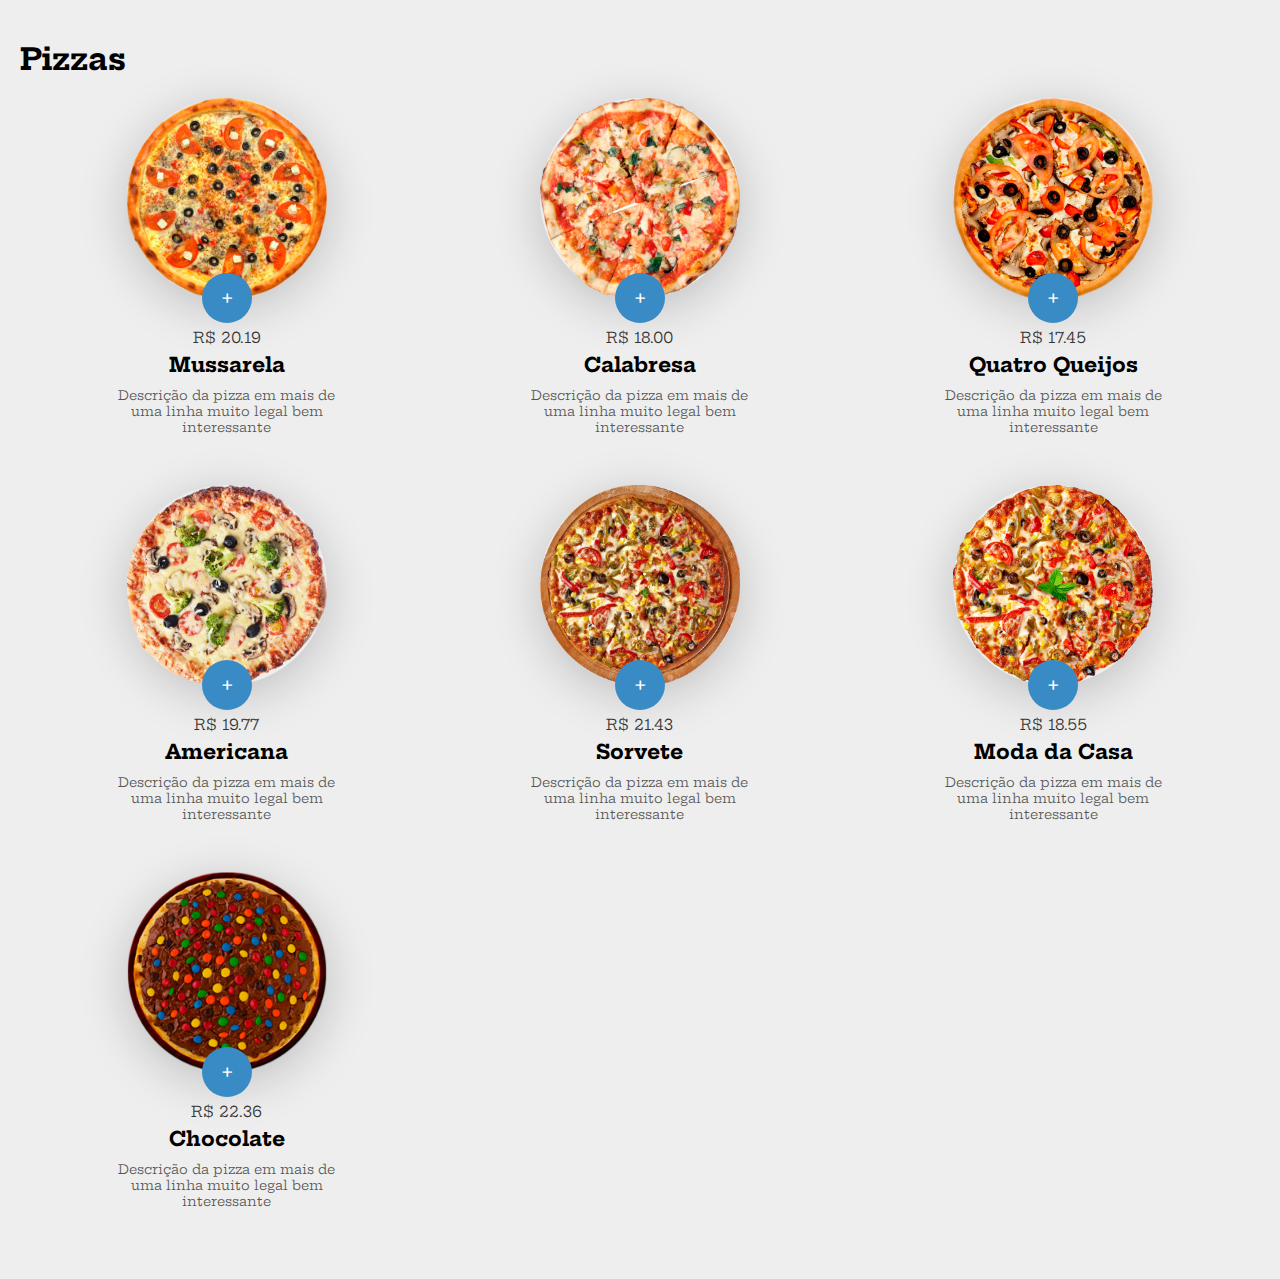
==== index.html @ c6be2044 "salvar dados" ====
<!DOCTYPE html>
<html>
<head>
    <meta charset="utf-8" />
    <title>Curso de JavaScript</title>
    <link rel="stylesheet" href="style.css" />
    <meta name="viewport" content="width=device-width, initial-scale=1.0">
    <link href="https://fonts.googleapis.com/css?family=Hepta+Slab:400,700|Lato:400,700&display=swap" rel="stylesheet">
</head>
<body>
    <div class="models">
        <div class="pizza-item">
            <a href="">
                <div class="pizza-item--img"><img src="" /></div>
                <div class="pizza-item--add">+</div>
            </a>
            <div class="pizza-item--price">R$ --</div>
            <div class="pizza-item--name">--</div>
            <div class="pizza-item--desc">--</div>
        </div>
        <div class="cart--item">
            <img src="" />
            <div class="cart--item-nome">--</div>
            <div class="cart--item--qtarea">
                <button class="cart--item-qtmenos">-</button>
                <div class="cart--item--qt">1</div>
                <button class="cart--item-qtmais">+</button>
            </div>
        </div>
    </div>
    <header>
        <div class="menu-openner"><span>0</span>🛒</div>
    </header>
    <main>
        <h1>Pizzas</h1>
        <div class="pizza-area"></div>
    </main>
    <aside>
        <div class="cart--area">
            <div class="menu-closer">❌</div>
            <h1>Suas Pizzas</h1>
            <div class="cart"></div>
            <div class="cart--details">
                <div class="cart--totalitem subtotal">
                    <span>Subtotal</span>
                    <span>R$ --</span>
                </div>
                <div class="cart--totalitem desconto">
                    <span>Desconto (-10%)</span>
                    <span>R$ --</span>
                </div>
                <div class="cart--totalitem total big">
                    <span>Total</span>
                    <span>R$ --</span>
                </div>
                <div class="cart--finalizar">Finalizar a compra</div>
            </div>
        </div>
    </aside>
    <div class="pizzaWindowArea">
        <div class="pizzaWindowBody">
            <div class="pizzaInfo--cancelMobileButton">Voltar</div>
            <div class="pizzaBig">
                <img src="" />
            </div>
            <div class="pizzaInfo">
                <h1>--</h1>
                <div class="pizzaInfo--desc">--</div>
                <div class="pizzaInfo--sizearea">
                    <div class="pizzaInfo--sector">Tamanho</div>
                    <div class="pizzaInfo--sizes">
                        <div data-key="0" class="pizzaInfo--size">PEQUENA <span>--</span></div>
                        <div data-key="1" class="pizzaInfo--size">MÉDIO <span>--</span></div>
                        <div data-key="2" class="pizzaInfo--size selected">GRANDE <span>--</span></div>
                    </div>
                </div>
                <div class="pizzaInfo--pricearea">
                    <div class="pizzaInfo--sector">Preço</div>
                    <div class="pizzaInfo--price">
                        <div class="pizzaInfo--actualPrice">R$ --</div>
                        <div class="pizzaInfo--qtarea">
                            <button class="pizzaInfo--qtmenos">-</button>
                            <div class="pizzaInfo--qt">1</div>
                            <button class="pizzaInfo--qtmais">+</button>
                        </div>
                    </div>
                </div>
                <div class="pizzaInfo--addButton">Adicionar ao carrinho</div>
                <div class="pizzaInfo--cancelButton">Cancelar</div>
            </div>
        </div>
    </div>

    <script type="text/javascript" src="pizzas.js"></script>
    <script type="text/javascript" src="script.js"></script>
</body>
</html>
---- style.css ----
* {
    box-sizing: border-box;
}
body {
    background-color:#EEE;
    font-family:'Lato',Helvetica,Arial;
    font-size:15px;
    display:flex;
    margin:0;
    min-height:100vh;
}
.models {
    display:none;
}

header {
    position: fixed;
    left:0;
    top:0;
    right:0;
    height:60px;
    background-color:#399ade;
    display:none;
    justify-content: flex-end;
    align-items: center;
}
.menu-openner {
    margin-right: 15px;
    font-size: 26px;
    background-color: #a9dcff;
    padding: 5px 20px;
    border-radius: 5px;
}
.menu-openner span {
    margin-right:10px;
}
.menu-closer {
    width:32px;
    height:32px;
    display:none;
    font-size: 30px;
}

aside {
    background-color:#9ccbe6;
    width:0vw;
    font-family:'Hepta Slab', Helvetica, Arial;
    transition:all ease .2s;
    overflow-x:hidden;
}
aside.show {
    width:30vw;
}
.cart--area {
    padding:20px;
}
main {
    flex:1;
    padding:20px;
}
h1 {
    font-family:'Hepta Slab', Helvetica, Arial;
}
.pizza-area {
    display:grid;
    grid-template-columns: repeat(3, 1fr);
}
.pizza-item {
    text-align: center;
    max-width:250px;
    font-family:'Hepta Slab', Helvetica, Arial;
    margin:0 auto 50px auto;
}
.pizza-item a {
    display:flex;
    flex-direction: column;
    align-items:center;
    text-decoration: none;
}
.pizza-item--img {
    width:200px;
    height:200px;
    background-color:#EEE;
    border-radius:100px;
    box-shadow:0px 10px 50px rgba(0, 0, 0, 0.2);
}
.pizza-item--img img {
    width:100%;
    height:auto;
}
.pizza-item--add {
    width:50px;
    height:50px;
    line-height:50px;
    border-radius:25px;
    background-color:#388bc5;
    text-align:center;
    color:#FFF;
    font-size:22px;
    cursor:pointer;
    margin-top:-25px;
    transition:all ease .2s;
}
.pizza-item a:hover .pizza-item--add {
    background-color:#244c88;
}
.pizza-item--price {
    font-size:15px;
    color:#333;
    margin-top:5px;
}
.pizza-item--name {
    font-size:20px;
    font-weight: bold;
    color:#000;
    margin-top:5px;
}
.pizza-item--desc {
    font-size:13px;
    color:#555;
    margin-top:10px;
}

.pizzaWindowArea {
    position:fixed;
    left:0;
    top:0;
    bottom:0;
    right:0;
    background-color:rgba(255, 255, 255, 0.5);
    display:none;
    transition: all ease .5s;
    justify-content: center;
    align-items: center;
    overflow-y:auto;
}
.pizzaWindowBody {
    width:900px;
    background-color:#FFF;
    border-radius:10px;
    box-shadow:0px 0px 15px #999;
    display:flex;
    margin:20px 0px;
}
.pizzaBig {
    flex:1;
    display:flex;
    justify-content: center;
    align-items: center;
}
.pizzaBig--back {
    position:absolute;
    width:30px;
    height:30px;
    background-color:#000;
}
.pizzaBig img {
    height:400px;
    width:auto;
}
.pizzaInfo {
    flex:1;
    font-family:'Hepta Slab', Helvetica, Arial;
    padding-bottom:50px;
}
.pizzaInfo h1 {
    margin-top:50px;
}
.pizzaInfo .pizzaInfo--desc {
    font-size:15px;
    color:#999;
    margin-top:10px;
    font-family:'Lato',Helvetica,Arial;
}
.pizzaInfo--sector {
    color:#CCC;
    text-transform: uppercase;
    font-size:14px;
    margin-top:30px;
    margin-bottom:10px;
}
.pizzaInfo--sizes {
    display:inline-flex;
    border-radius:10px;
    overflow:hidden;
}
.pizzaInfo--size {
    padding:10px 15px;
    color:#000;
    background-color:#EEE;
    font-size:13px;
    font-weight: bold;
    cursor:pointer;
}
.pizzaInfo--size:hover {
    background-color:#CCC;
}
.pizzaInfo--size.selected {
    background-color:#399ade;
    color:#FFF;
}
.pizzaInfo--size.selected span {
    color:#D6D6D6;
}
.pizzaInfo--size span {
    font-size:12px;
    color:#999;
    font-weight: normal;
}
.pizzaInfo--price {
    display:flex;
    align-items:center;
}
.pizzaInfo--actualPrice {
    font-size:28px;
    margin-right:30px;
}
.pizzaInfo--qtarea {
    display:inline-flex;
    background-color:#EEE;
    border-radius:10px;
    height:30px;
}
.pizzaInfo--qtarea button {
    border:0;
    background-color:transparent;
    font-size:17px;
    outline:0;
    cursor:pointer;
    padding:0px 10px;
    color:#333;
}
.pizzaInfo--qt {
    line-height: 30px;
    font-size: 12px;
    font-weight: bold;
    padding: 0px 5px;
    color:#000;
}
.pizzaInfo--addButton {
    margin-top:30px;
    padding:20px 30px;
    border-radius:20px;
    background-color:#48d05f;
    color:#FFF;
    display:inline-block;
    cursor:pointer;
    margin-right:30px;
}
.pizzaInfo--addButton:hover {
    background-color:#32a345;
}
.pizzaInfo--cancelButton {
    display:inline-block;
    cursor:pointer;
}
.pizzaInfo--cancelMobileButton {
    display:none;
    height:40px;
    text-align:center;
    line-height: 40px;
    margin-bottom:30px;
}
.cart {
    margin-bottom:20px;
}
.cart--item {
    display:flex;
    align-items:center;
    margin:10px 0;
}
.cart--item img {
    width:40px;
    height:40px;
    margin-right:20px;
}
.cart--item-nome {
    flex:1;
}
.cart--item--qtarea {
    display:inline-flex;
    background-color:#EEE;
    border-radius:10px;
    height:30px;
}
.cart--item--qtarea button {
    border:0;
    background-color:transparent;
    font-size:17px;
    outline:0;
    cursor:pointer;
    padding:0px 10px;
    color:#333;
}
.cart--item--qt {
    line-height: 30px;
    font-size: 12px;
    font-weight: bold;
    padding: 0px 5px;
    color:#000;
}
.cart--totalitem {
    padding:15px 0;
    border-top:1px solid #79b9dd;
    color:#315970;
    display:flex;
    justify-content: space-between;
    font-size:15px;
}
.cart--totalitem span:first-child {
    font-weight: bold;
}
.cart--totalitem.big {
    font-size:20px;
    color:#000;
    font-weight: bold;
}
.cart--finalizar {
    padding:20px 30px;
    border-radius:20px;
    background-color:#48d05f;
    color:#FFF;
    cursor:pointer;
    text-align:center;
    margin-top:20px;
    border:2px solid #63f77c;
    transition: all ease .2s;
}
.cart--finalizar:hover {
    background-color:#35af4a;
}

@media (max-width:1000px) {
    .pizza-area {
        grid-template-columns: repeat(2, 1fr);
    }
}

@media (max-width:840px) {
    body {
        flex-direction: column;
    }
    .pizza-area {
        display:block;
    }
    .pizza-item {
        max-width:100%;
    }
    header {
        display:flex;
    }
    main {
        padding-top:60px;
    }

    aside {
        width:auto;
        position:fixed;
        left:100vw;
        right:0;
        top:0;
        bottom:0;
        transition: all ease .2s;
    }
    aside.show {
        width:auto;
    }
    .cart--area {
        width:100vw;
    }

    .menu-closer {
        display:block;
    }

    .pizzaWindowArea {
        justify-content:flex-start;
        align-items: flex-start;
    }

    .pizzaWindowBody {
        width:100vw;
        display:block;
        padding:20px;
        border-radius:0;
        box-shadow:none;
        margin:0;
    }

    .pizzaBig img {
        width: 75%;
        height: auto;
    }

    .pizzaInfo h1 {
        margin-top:20px;
    }

    .pizzaInfo--qtarea {
        height:60px;
    }
    .pizzaInfo--qtarea button {
        font-size:25px;
        padding:0px 25px;
    }
    .pizzaInfo--qt {
        line-height: 60px;
        font-size:20px;
    }
    .pizzaInfo--addButton {
        font-size:20px;
        display:block;
        text-align:center;
        margin:30px auto;
    }

    .pizzaInfo--cancelButton {
        display:none;
    }
    .pizzaInfo--cancelMobileButton {
        display:block;
    }
}
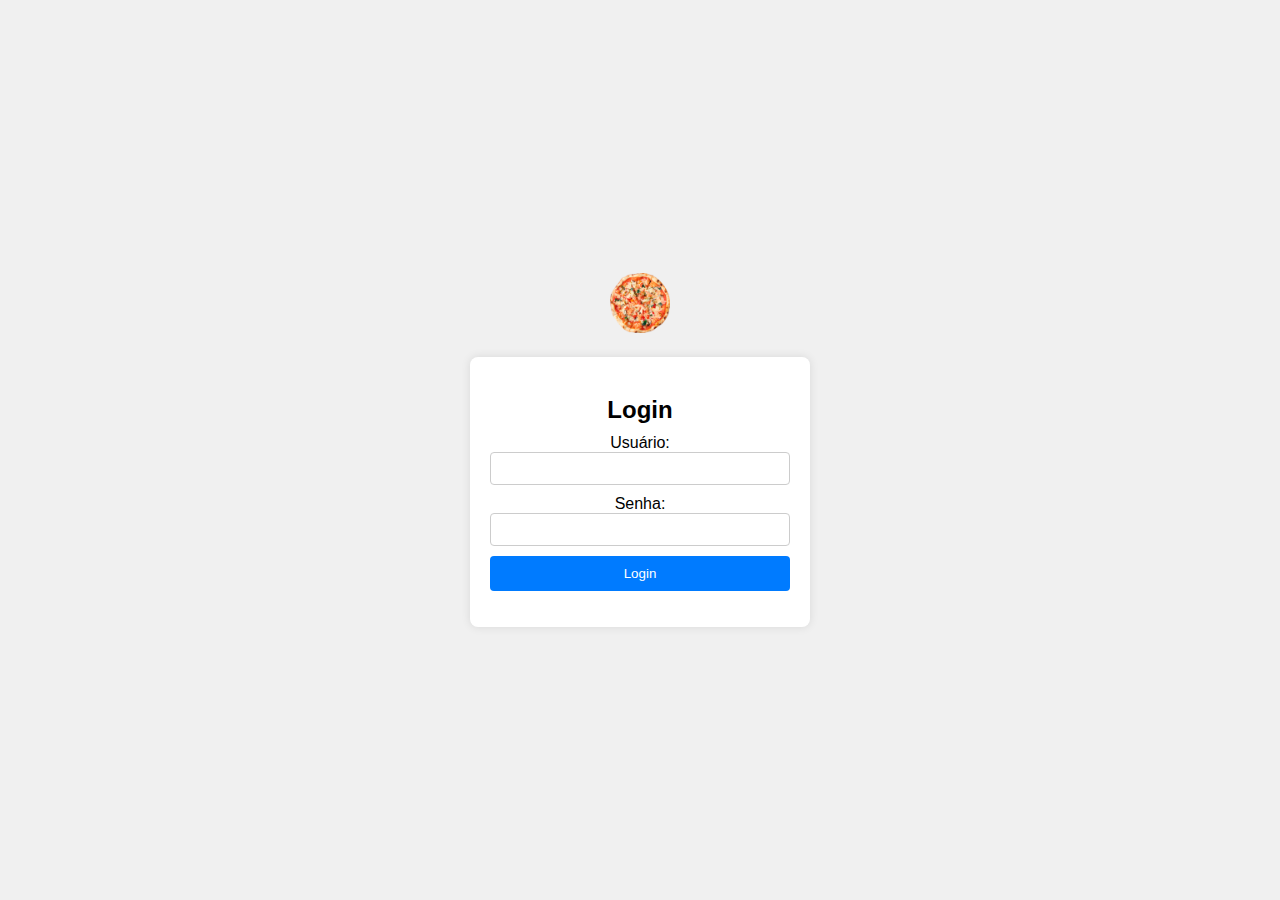
==== commit 10c03e7a: "atualizando o projeto" ====
--- a/index.html
+++ b/index.html
@@ -1,97 +1,31 @@
 <!DOCTYPE html>
-<html>
+<html lang="en">
 <head>
-    <meta charset="utf-8" />
-    <title>Curso de JavaScript</title>
-    <link rel="stylesheet" href="style.css" />
+    <meta charset="UTF-8">
     <meta name="viewport" content="width=device-width, initial-scale=1.0">
-    <link href="https://fonts.googleapis.com/css?family=Hepta+Slab:400,700|Lato:400,700&display=swap" rel="stylesheet">
+    <title>Login Pizza Shop</title>
+    <link rel="stylesheet" href="login.css">
 </head>
 <body>
-    <div class="models">
-        <div class="pizza-item">
-            <a href="">
-                <div class="pizza-item--img"><img src="" /></div>
-                <div class="pizza-item--add">+</div>
-            </a>
-            <div class="pizza-item--price">R$ --</div>
-            <div class="pizza-item--name">--</div>
-            <div class="pizza-item--desc">--</div>
-        </div>
-        <div class="cart--item">
-            <img src="" />
-            <div class="cart--item-nome">--</div>
-            <div class="cart--item--qtarea">
-                <button class="cart--item-qtmenos">-</button>
-                <div class="cart--item--qt">1</div>
-                <button class="cart--item-qtmais">+</button>
+    <div class="pizza-image">
+        <img  style="height: 60px;"  src="images/pizza2.png" alt="Pizza">
+    </div>
+    <div class="login-form">
+        <h2>Login</h2>
+        <form id="loginForm">
+            <div>
+                <label for="username">Usuário:</label>
+                <input type="text" id="username" name="username" required>
             </div>
-        </div>
-    </div>
-    <header>
-        <div class="menu-openner"><span>0</span>🛒</div>
-    </header>
-    <main>
-        <h1>Pizzas</h1>
-        <div class="pizza-area"></div>
-    </main>
-    <aside>
-        <div class="cart--area">
-            <div class="menu-closer">❌</div>
-            <h1>Suas Pizzas</h1>
-            <div class="cart"></div>
-            <div class="cart--details">
-                <div class="cart--totalitem subtotal">
-                    <span>Subtotal</span>
-                    <span>R$ --</span>
-                </div>
-                <div class="cart--totalitem desconto">
-                    <span>Desconto (-10%)</span>
-                    <span>R$ --</span>
-                </div>
-                <div class="cart--totalitem total big">
-                    <span>Total</span>
-                    <span>R$ --</span>
-                </div>
-                <div class="cart--finalizar">Finalizar a compra</div>
+            <div>
+                <label for="password">Senha:</label>
+                <input type="password" id="password" name="password" required>
             </div>
-        </div>
-    </aside>
-    <div class="pizzaWindowArea">
-        <div class="pizzaWindowBody">
-            <div class="pizzaInfo--cancelMobileButton">Voltar</div>
-            <div class="pizzaBig">
-                <img src="" />
-            </div>
-            <div class="pizzaInfo">
-                <h1>--</h1>
-                <div class="pizzaInfo--desc">--</div>
-                <div class="pizzaInfo--sizearea">
-                    <div class="pizzaInfo--sector">Tamanho</div>
-                    <div class="pizzaInfo--sizes">
-                        <div data-key="0" class="pizzaInfo--size">PEQUENA <span>--</span></div>
-                        <div data-key="1" class="pizzaInfo--size">MÉDIO <span>--</span></div>
-                        <div data-key="2" class="pizzaInfo--size selected">GRANDE <span>--</span></div>
-                    </div>
-                </div>
-                <div class="pizzaInfo--pricearea">
-                    <div class="pizzaInfo--sector">Preço</div>
-                    <div class="pizzaInfo--price">
-                        <div class="pizzaInfo--actualPrice">R$ --</div>
-                        <div class="pizzaInfo--qtarea">
-                            <button class="pizzaInfo--qtmenos">-</button>
-                            <div class="pizzaInfo--qt">1</div>
-                            <button class="pizzaInfo--qtmais">+</button>
-                        </div>
-                    </div>
-                </div>
-                <div class="pizzaInfo--addButton">Adicionar ao carrinho</div>
-                <div class="pizzaInfo--cancelButton">Cancelar</div>
-            </div>
-        </div>
+            <button type="submit">Login</button>
+        </form>
+        <p id="loginMessage"></p>
     </div>
 
-    <script type="text/javascript" src="pizzas.js"></script>
-    <script type="text/javascript" src="script.js"></script>
+    <script src="login.js"></script>
 </body>
-</html>+</html>
--- a/login.css
+++ b/login.css
@@ -0,0 +1,64 @@
+body {
+    font-family: Arial, sans-serif;
+    display: flex;
+    flex-direction: column;
+    align-items: center;
+    justify-content: center;
+    height: 100vh;
+    margin: 0;
+    background-color: #f0f0f0;
+}
+
+.pizza-image {
+    margin-bottom: 20px;
+}
+
+.login-form {
+    background-color: #fff;
+    padding: 20px;
+    border-radius: 8px;
+    box-shadow: 0 0 10px rgba(0, 0, 0, 0.1);
+    width: 300px;
+    text-align: center;
+}
+
+.login-form h2 {
+    margin-bottom: 10px;
+}
+
+.login-form form {
+    display: flex;
+    flex-direction: column;
+}
+
+.login-form label {
+    margin-bottom: 5px;
+}
+
+.login-form input {
+    padding: 8px;
+    margin-bottom: 10px;
+    border: 1px solid #ccc;
+    border-radius: 4px;
+    width: 100%;
+    box-sizing: border-box;
+}
+
+.login-form button {
+    padding: 10px;
+    background-color: #007bff;
+    color: #fff;
+    border: none;
+    border-radius: 4px;
+    cursor: pointer;
+    transition: background-color 0.3s;
+}
+
+.login-form button:hover {
+    background-color: #0056b3;
+}
+
+#loginMessage {
+    margin-top: 10px;
+    font-weight: bold;
+}
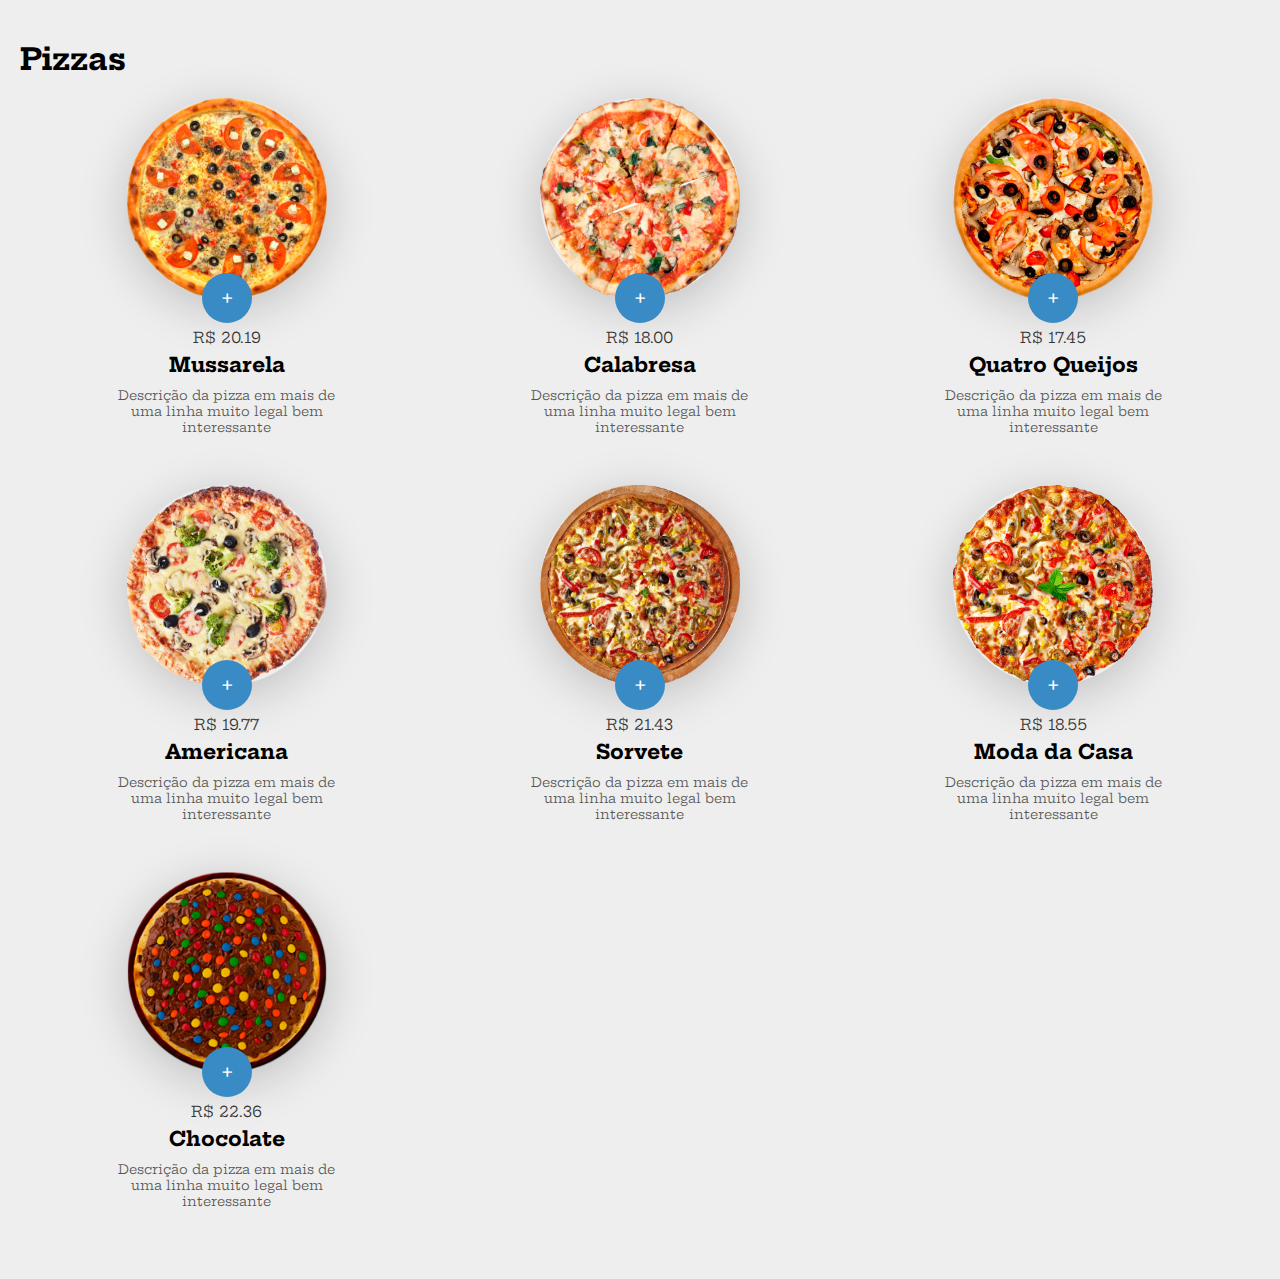
==== commit 7f7eaef9: "atualizando" ====
--- a/index.html
+++ b/index.html
@@ -1,31 +1,97 @@
 <!DOCTYPE html>
-<html lang="en">
+<html>
 <head>
-    <meta charset="UTF-8">
+    <meta charset="utf-8" />
+    <title>Curso de JavaScript</title>
+    <link rel="stylesheet" href="style.css" />
     <meta name="viewport" content="width=device-width, initial-scale=1.0">
-    <title>Login Pizza Shop</title>
-    <link rel="stylesheet" href="login.css">
+    <link href="https://fonts.googleapis.com/css?family=Hepta+Slab:400,700|Lato:400,700&display=swap" rel="stylesheet">
 </head>
 <body>
-    <div class="pizza-image">
-        <img  style="height: 60px;"  src="images/pizza2.png" alt="Pizza">
+    <div class="models">
+        <div class="pizza-item">
+            <a href="">
+                <div class="pizza-item--img"><img src="" /></div>
+                <div class="pizza-item--add">+</div>
+            </a>
+            <div class="pizza-item--price">R$ --</div>
+            <div class="pizza-item--name">--</div>
+            <div class="pizza-item--desc">--</div>
+        </div>
+        <div class="cart--item">
+            <img src="" />
+            <div class="cart--item-nome">--</div>
+            <div class="cart--item--qtarea">
+                <button class="cart--item-qtmenos">-</button>
+                <div class="cart--item--qt">1</div>
+                <button class="cart--item-qtmais">+</button>
+            </div>
+        </div>
     </div>
-    <div class="login-form">
-        <h2>Login</h2>
-        <form id="loginForm">
-            <div>
-                <label for="username">Usuário:</label>
-                <input type="text" id="username" name="username" required>
+    <header>
+        <div class="menu-openner"><span>0</span>🛒</div>
+    </header>
+    <main>
+        <h1>Pizzas</h1>
+        <div class="pizza-area"></div>
+    </main>
+    <aside>
+        <div class="cart--area">
+            <div class="menu-closer">❌</div>
+            <h1>Suas Pizzas</h1>
+            <div class="cart"></div>
+            <div class="cart--details">
+                <div class="cart--totalitem subtotal">
+                    <span>Subtotal</span>
+                    <span>R$ --</span>
+                </div>
+                <div class="cart--totalitem desconto">
+                    <span>Desconto (-10%)</span>
+                    <span>R$ --</span>
+                </div>
+                <div class="cart--totalitem total big">
+                    <span>Total</span>
+                    <span>R$ --</span>
+                </div>
+                <div class="cart--finalizar">Finalizar a compra</div>
             </div>
-            <div>
-                <label for="password">Senha:</label>
-                <input type="password" id="password" name="password" required>
+        </div>
+    </aside>
+    <div class="pizzaWindowArea">
+        <div class="pizzaWindowBody">
+            <div class="pizzaInfo--cancelMobileButton">Voltar</div>
+            <div class="pizzaBig">
+                <img src="" />
             </div>
-            <button type="submit">Login</button>
-        </form>
-        <p id="loginMessage"></p>
+            <div class="pizzaInfo">
+                <h1>--</h1>
+                <div class="pizzaInfo--desc">--</div>
+                <div class="pizzaInfo--sizearea">
+                    <div class="pizzaInfo--sector">Tamanho</div>
+                    <div class="pizzaInfo--sizes">
+                        <div data-key="0" class="pizzaInfo--size">PEQUENA <span>--</span></div>
+                        <div data-key="1" class="pizzaInfo--size">MÉDIO <span>--</span></div>
+                        <div data-key="2" class="pizzaInfo--size selected">GRANDE <span>--</span></div>
+                    </div>
+                </div>
+                <div class="pizzaInfo--pricearea">
+                    <div class="pizzaInfo--sector">Preço</div>
+                    <div class="pizzaInfo--price">
+                        <div class="pizzaInfo--actualPrice">R$ --</div>
+                        <div class="pizzaInfo--qtarea">
+                            <button class="pizzaInfo--qtmenos">-</button>
+                            <div class="pizzaInfo--qt">1</div>
+                            <button class="pizzaInfo--qtmais">+</button>
+                        </div>
+                    </div>
+                </div>
+                <div class="pizzaInfo--addButton">Adicionar ao carrinho</div>
+                <div class="pizzaInfo--cancelButton">Cancelar</div>
+            </div>
+        </div>
     </div>
 
-    <script src="login.js"></script>
+    <script type="text/javascript" src="pizzas.js"></script>
+    <script type="text/javascript" src="script.js"></script>
 </body>
-</html>
+</html>--- a/style.css
+++ b/style.css
@@ -0,0 +1,423 @@
+* {
+    box-sizing: border-box;
+}
+body {
+    background-color:#EEE;
+    font-family:'Lato',Helvetica,Arial;
+    font-size:15px;
+    display:flex;
+    margin:0;
+    min-height:100vh;
+}
+.models {
+    display:none;
+}
+
+header {
+    position: fixed;
+    left:0;
+    top:0;
+    right:0;
+    height:60px;
+    background-color:#399ade;
+    display:none;
+    justify-content: flex-end;
+    align-items: center;
+}
+.menu-openner {
+    margin-right: 15px;
+    font-size: 26px;
+    background-color: #a9dcff;
+    padding: 5px 20px;
+    border-radius: 5px;
+}
+.menu-openner span {
+    margin-right:10px;
+}
+.menu-closer {
+    width:32px;
+    height:32px;
+    display:none;
+    font-size: 30px;
+}
+
+aside {
+    background-color:#9ccbe6;
+    width:0vw;
+    font-family:'Hepta Slab', Helvetica, Arial;
+    transition:all ease .2s;
+    overflow-x:hidden;
+}
+aside.show {
+    width:30vw;
+}
+.cart--area {
+    padding:20px;
+}
+main {
+    flex:1;
+    padding:20px;
+}
+h1 {
+    font-family:'Hepta Slab', Helvetica, Arial;
+}
+.pizza-area {
+    display:grid;
+    grid-template-columns: repeat(3, 1fr);
+}
+.pizza-item {
+    text-align: center;
+    max-width:250px;
+    font-family:'Hepta Slab', Helvetica, Arial;
+    margin:0 auto 50px auto;
+}
+.pizza-item a {
+    display:flex;
+    flex-direction: column;
+    align-items:center;
+    text-decoration: none;
+}
+.pizza-item--img {
+    width:200px;
+    height:200px;
+    background-color:#EEE;
+    border-radius:100px;
+    box-shadow:0px 10px 50px rgba(0, 0, 0, 0.2);
+}
+.pizza-item--img img {
+    width:100%;
+    height:auto;
+}
+.pizza-item--add {
+    width:50px;
+    height:50px;
+    line-height:50px;
+    border-radius:25px;
+    background-color:#388bc5;
+    text-align:center;
+    color:#FFF;
+    font-size:22px;
+    cursor:pointer;
+    margin-top:-25px;
+    transition:all ease .2s;
+}
+.pizza-item a:hover .pizza-item--add {
+    background-color:#244c88;
+}
+.pizza-item--price {
+    font-size:15px;
+    color:#333;
+    margin-top:5px;
+}
+.pizza-item--name {
+    font-size:20px;
+    font-weight: bold;
+    color:#000;
+    margin-top:5px;
+}
+.pizza-item--desc {
+    font-size:13px;
+    color:#555;
+    margin-top:10px;
+}
+
+.pizzaWindowArea {
+    position:fixed;
+    left:0;
+    top:0;
+    bottom:0;
+    right:0;
+    background-color:rgba(255, 255, 255, 0.5);
+    display:none;
+    transition: all ease .5s;
+    justify-content: center;
+    align-items: center;
+    overflow-y:auto;
+}
+.pizzaWindowBody {
+    width:900px;
+    background-color:#FFF;
+    border-radius:10px;
+    box-shadow:0px 0px 15px #999;
+    display:flex;
+    margin:20px 0px;
+}
+.pizzaBig {
+    flex:1;
+    display:flex;
+    justify-content: center;
+    align-items: center;
+}
+.pizzaBig--back {
+    position:absolute;
+    width:30px;
+    height:30px;
+    background-color:#000;
+}
+.pizzaBig img {
+    height:400px;
+    width:auto;
+}
+.pizzaInfo {
+    flex:1;
+    font-family:'Hepta Slab', Helvetica, Arial;
+    padding-bottom:50px;
+}
+.pizzaInfo h1 {
+    margin-top:50px;
+}
+.pizzaInfo .pizzaInfo--desc {
+    font-size:15px;
+    color:#999;
+    margin-top:10px;
+    font-family:'Lato',Helvetica,Arial;
+}
+.pizzaInfo--sector {
+    color:#CCC;
+    text-transform: uppercase;
+    font-size:14px;
+    margin-top:30px;
+    margin-bottom:10px;
+}
+.pizzaInfo--sizes {
+    display:inline-flex;
+    border-radius:10px;
+    overflow:hidden;
+}
+.pizzaInfo--size {
+    padding:10px 15px;
+    color:#000;
+    background-color:#EEE;
+    font-size:13px;
+    font-weight: bold;
+    cursor:pointer;
+}
+.pizzaInfo--size:hover {
+    background-color:#CCC;
+}
+.pizzaInfo--size.selected {
+    background-color:#399ade;
+    color:#FFF;
+}
+.pizzaInfo--size.selected span {
+    color:#D6D6D6;
+}
+.pizzaInfo--size span {
+    font-size:12px;
+    color:#999;
+    font-weight: normal;
+}
+.pizzaInfo--price {
+    display:flex;
+    align-items:center;
+}
+.pizzaInfo--actualPrice {
+    font-size:28px;
+    margin-right:30px;
+}
+.pizzaInfo--qtarea {
+    display:inline-flex;
+    background-color:#EEE;
+    border-radius:10px;
+    height:30px;
+}
+.pizzaInfo--qtarea button {
+    border:0;
+    background-color:transparent;
+    font-size:17px;
+    outline:0;
+    cursor:pointer;
+    padding:0px 10px;
+    color:#333;
+}
+.pizzaInfo--qt {
+    line-height: 30px;
+    font-size: 12px;
+    font-weight: bold;
+    padding: 0px 5px;
+    color:#000;
+}
+.pizzaInfo--addButton {
+    margin-top:30px;
+    padding:20px 30px;
+    border-radius:20px;
+    background-color:#48d05f;
+    color:#FFF;
+    display:inline-block;
+    cursor:pointer;
+    margin-right:30px;
+}
+.pizzaInfo--addButton:hover {
+    background-color:#32a345;
+}
+.pizzaInfo--cancelButton {
+    display:inline-block;
+    cursor:pointer;
+}
+.pizzaInfo--cancelMobileButton {
+    display:none;
+    height:40px;
+    text-align:center;
+    line-height: 40px;
+    margin-bottom:30px;
+}
+.cart {
+    margin-bottom:20px;
+}
+.cart--item {
+    display:flex;
+    align-items:center;
+    margin:10px 0;
+}
+.cart--item img {
+    width:40px;
+    height:40px;
+    margin-right:20px;
+}
+.cart--item-nome {
+    flex:1;
+}
+.cart--item--qtarea {
+    display:inline-flex;
+    background-color:#EEE;
+    border-radius:10px;
+    height:30px;
+}
+.cart--item--qtarea button {
+    border:0;
+    background-color:transparent;
+    font-size:17px;
+    outline:0;
+    cursor:pointer;
+    padding:0px 10px;
+    color:#333;
+}
+.cart--item--qt {
+    line-height: 30px;
+    font-size: 12px;
+    font-weight: bold;
+    padding: 0px 5px;
+    color:#000;
+}
+.cart--totalitem {
+    padding:15px 0;
+    border-top:1px solid #79b9dd;
+    color:#315970;
+    display:flex;
+    justify-content: space-between;
+    font-size:15px;
+}
+.cart--totalitem span:first-child {
+    font-weight: bold;
+}
+.cart--totalitem.big {
+    font-size:20px;
+    color:#000;
+    font-weight: bold;
+}
+.cart--finalizar {
+    padding:20px 30px;
+    border-radius:20px;
+    background-color:#48d05f;
+    color:#FFF;
+    cursor:pointer;
+    text-align:center;
+    margin-top:20px;
+    border:2px solid #63f77c;
+    transition: all ease .2s;
+}
+.cart--finalizar:hover {
+    background-color:#35af4a;
+}
+
+@media (max-width:1000px) {
+    .pizza-area {
+        grid-template-columns: repeat(2, 1fr);
+    }
+}
+
+@media (max-width:840px) {
+    body {
+        flex-direction: column;
+    }
+    .pizza-area {
+        display:block;
+    }
+    .pizza-item {
+        max-width:100%;
+    }
+    header {
+        display:flex;
+    }
+    main {
+        padding-top:60px;
+    }
+
+    aside {
+        width:auto;
+        position:fixed;
+        left:100vw;
+        right:0;
+        top:0;
+        bottom:0;
+        transition: all ease .2s;
+    }
+    aside.show {
+        width:auto;
+    }
+    .cart--area {
+        width:100vw;
+    }
+
+    .menu-closer {
+        display:block;
+    }
+
+    .pizzaWindowArea {
+        justify-content:flex-start;
+        align-items: flex-start;
+    }
+
+    .pizzaWindowBody {
+        width:100vw;
+        display:block;
+        padding:20px;
+        border-radius:0;
+        box-shadow:none;
+        margin:0;
+    }
+
+    .pizzaBig img {
+        width: 75%;
+        height: auto;
+    }
+
+    .pizzaInfo h1 {
+        margin-top:20px;
+    }
+
+    .pizzaInfo--qtarea {
+        height:60px;
+    }
+    .pizzaInfo--qtarea button {
+        font-size:25px;
+        padding:0px 25px;
+    }
+    .pizzaInfo--qt {
+        line-height: 60px;
+        font-size:20px;
+    }
+    .pizzaInfo--addButton {
+        font-size:20px;
+        display:block;
+        text-align:center;
+        margin:30px auto;
+    }
+
+    .pizzaInfo--cancelButton {
+        display:none;
+    }
+    .pizzaInfo--cancelMobileButton {
+        display:block;
+    }
+}